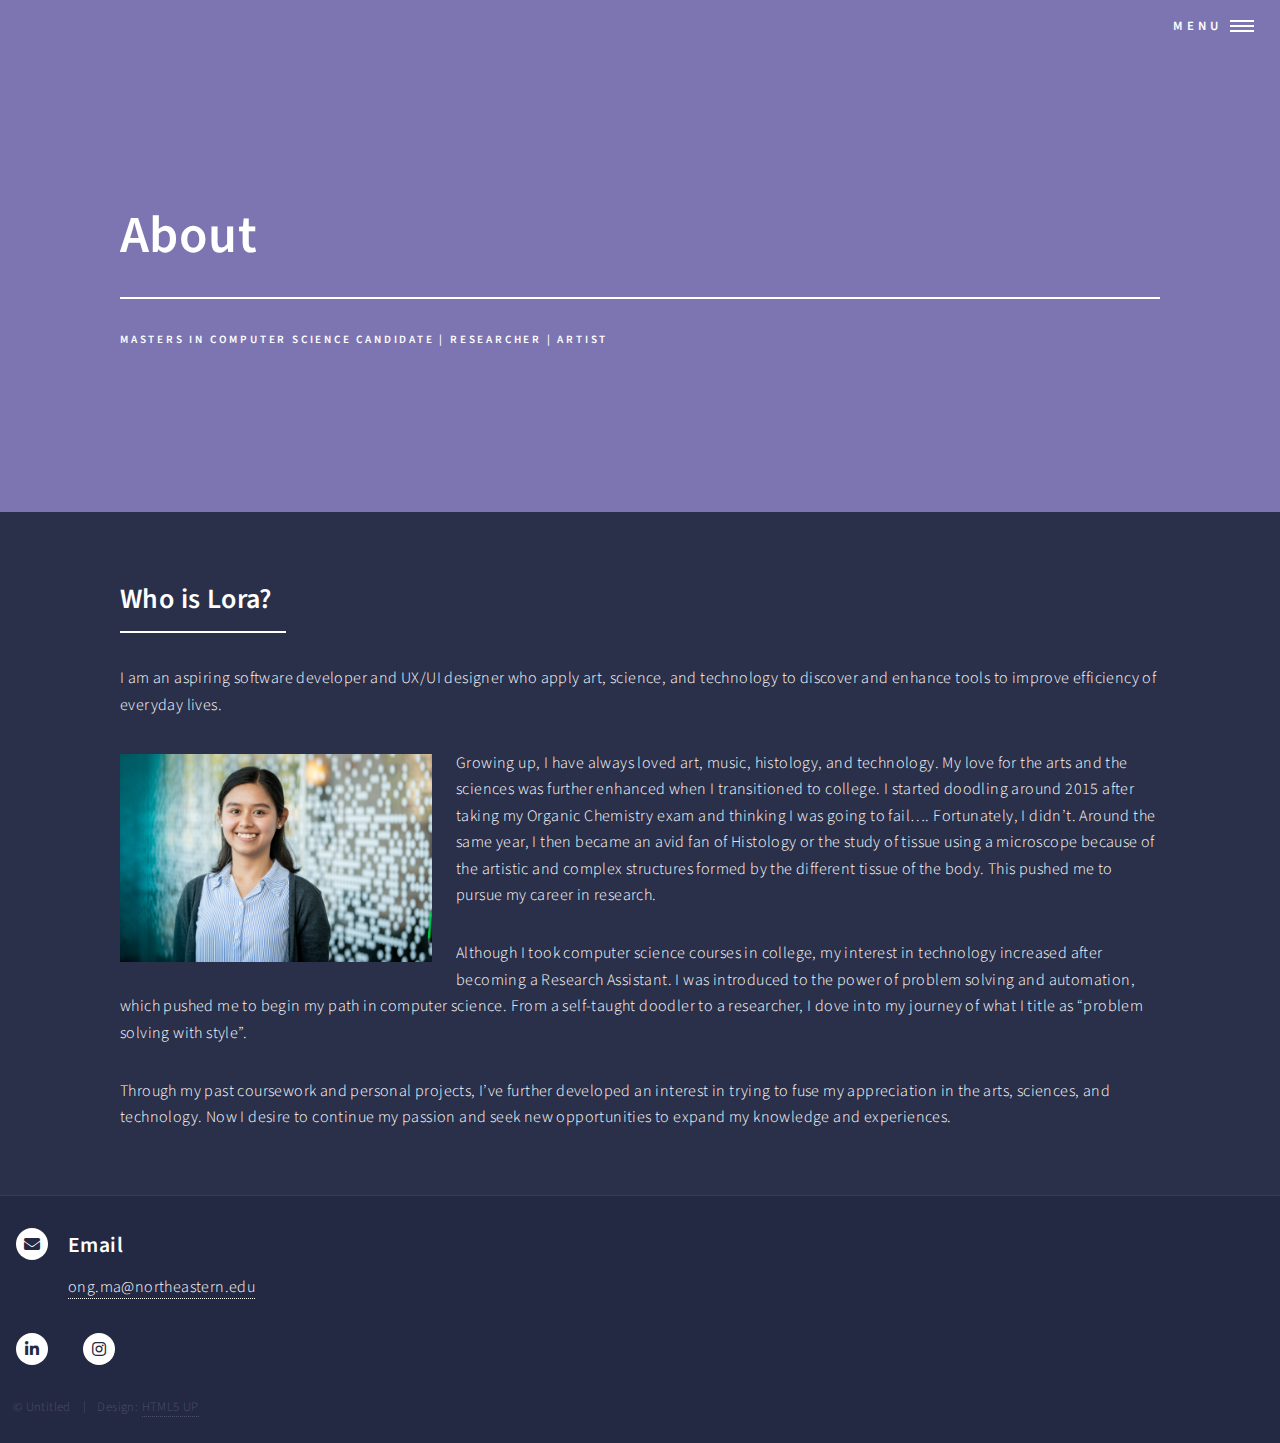
==== about.html @ beb220c2 "initial commit" ====
<!DOCTYPE HTML>
<!--
	Forty by HTML5 UP
	html5up.net | @ajlkn
	Free for personal and commercial use under the CCA 3.0 license (html5up.net/license)
-->
<html>
	<head>
		<title>About</title>
		<meta charset="utf-8" />
		<meta name="viewport" content="width=device-width, initial-scale=1, user-scalable=no" />
		<link rel="stylesheet" href="assets/css/main.css" />
		<noscript><link rel="stylesheet" href="assets/css/noscript.css" /></noscript>
	</head>
	<body class="is-preload">

		<!-- Wrapper -->
			<div id="wrapper">

				<!-- Header -->
				<!-- Note: The "styleN" class below should match that of the banner element. -->
					<header id="header" class="alt style2">
						<!-- <a href="index.html" class="logo"><strong>Forty</strong> <span>by HTML5 UP</span></a> -->
						<nav>
							<a href="#menu">Menu</a>
						</nav>
					</header>

				<!-- Menu -->
					<nav id="menu">
						<ul class="links">
							<li><a href="index.html">Home</a></li>
							<li><a href="about.html">About</a></li>
							<li><a href="projects.html">Projects</a></li>
							<li><a href="art.html">Doodles</a></li>
							
							
						</ul>
						<!-- <ul class="actions stacked">
							<li><a href="#" class="button primary fit">Get Started</a></li>
							<li><a href="#" class="button fit">Log In</a></li>
						</ul> -->
					</nav>

				<!-- Banner -->
				<!-- Note: The "styleN" class below should match that of the header element. -->
					<section id="banner" class="style2">
						<div class="inner">
							<span class="image">
								<!-- <img src="images/pic07.jpg" alt="" /> -->
								<!-- <img src="images/NUpic.jpg" alt="" /> -->
							</span>
							<header class="major">
								<h1>About</h1>
							</header>
							<div class="content">
								<p>Masters in Computer Science candidate | Researcher | Artist</p>
							</div>
						</div>
					</section>

				<!-- Main -->
					<div id="main">

						<!-- One -->
							<section id="one">
								<div class="inner">
									<header class="major">
										<h2>Who is Lora?</h2>
									</header>
									<!-- <h4>Left &amp; Right</h4> -->
										<p>I am an aspiring software developer and UX/UI designer who apply art, science, and technology to discover and enhance tools to improve efficiency of everyday lives.</p>
										<p><span class="image left"><img src="images/NUpic.jpg" alt="" /></span>Growing up, I have always loved art, music, histology, and technology. My love for the arts and 
											the sciences was further enhanced when I transitioned to college. I started doodling around 2015 after taking my Organic Chemistry exam and thinking I was going to fail….
											Fortunately, I didn’t. Around the same year, I then became an avid fan of Histology or the study of tissue using a microscope because of the artistic and complex structures 
											formed by the different tissue of the body. This pushed me to pursue my career in research. </p>
										<p>Although I took computer science courses in college, my interest in technology increased after becoming 
											a Research Assistant. I was introduced to the power of problem solving and automation, which pushed me to begin my path in computer science. From a self-taught doodler to a 
											researcher, I dove into my journey of what I title as “problem solving with style”.</p>
										<p>Through my past coursework and personal projects, I’ve further developed an interest in trying to fuse my appreciation in the arts, sciences, and technology. Now I desire to 
											continue my passion and seek new opportunities to expand my knowledge and experiences.</p>
									<!-- <p></p> -->
								</div>
							</section>
					</div>
				<!-- Contact -->
					<section id="contact">
						<div class="inner">
						</section>
							<section class="split">
								<section>
									<div class="contact-method">
										<span class="icon solid alt fa-envelope"></span>
										<h3>Email</h3>
										<a>ong.ma@northeastern.edu</a>
									</div>
								</section>
						</div>
					</section>

				<!-- Footer -->
					<footer id="footer">
						<div class="inner">
							<ul class="icons">
								<li><a href="https://www.linkedin.com/in/lora-ong-37055876" target="blank" class="icon brands alt fa-linkedin-in"><span class="label">LinkedIn</span></a></li>
								<!-- <li><a href="#" class="icon brands alt fa-twitter"><span class="label">Twitter</span></a></li>
								<li><a href="#" class="icon brands alt fa-facebook-f"><span class="label">Facebook</span></a></li> -->
								<li><a href="https://www.instagram.com/lorao_doodles/" target="blank" class="icon brands alt fa-instagram"><span class="label">Instagram</span></a></li>
								<!-- <li><a href="#" class="icon brands alt fa-github"><span class="label">GitHub</span></a></li> -->
							</ul>
							<ul class="copyright">
								<li>&copy; Untitled</li><li>Design: <a href="https://html5up.net">HTML5 UP</a></li>
							</ul>
						</div>
					</footer>

			</div>

		<!-- Scripts -->
			<script src="assets/js/jquery.min.js"></script>
			<script src="assets/js/jquery.scrolly.min.js"></script>
			<script src="assets/js/jquery.scrollex.min.js"></script>
			<script src="assets/js/browser.min.js"></script>
			<script src="assets/js/breakpoints.min.js"></script>
			<script src="assets/js/util.js"></script>
			<script src="assets/js/main.js"></script>

	</body>
</html>
---- assets/css/main.css ----
@import url(fontawesome-all.min.css);
@import url("https://fonts.googleapis.com/css?family=Source+Sans+Pro:300,300italic,600,600italic");

/*
	Forty by HTML5 UP
	html5up.net | @ajlkn
	Free for personal and commercial use under the CCA 3.0 license (html5up.net/license)
*/

html, body, div, span, applet, object,
iframe, h1, h2, h3, h4, h5, h6, p, blockquote,
pre, a, abbr, acronym, address, big, cite,
code, del, dfn, em, img, ins, kbd, q, s, samp,
small, strike, strong, sub, sup, tt, var, b,
u, i, center, dl, dt, dd, ol, ul, li, fieldset,
form, label, legend, table, caption, tbody,
tfoot, thead, tr, th, td, article, aside,
canvas, details, embed, figure, figcaption,
footer, header, hgroup, menu, nav, output, ruby,
section, summary, time, mark, audio, video {
	margin: 0;
	padding: 0;
	border: 0;
	font-size: 100%;
	font: inherit;
	vertical-align: baseline;}

article, aside, details, figcaption, figure,
footer, header, hgroup, menu, nav, section {
	display: block;}

body {
	line-height: 1;
}

ol, ul {
	list-style: none;
}

blockquote, q {
	quotes: none;
}

	blockquote:before, blockquote:after, q:before, q:after {
		content: '';
		content: none;
	}

table {
	border-collapse: collapse;
	border-spacing: 0;
}

body {
	-webkit-text-size-adjust: none;
}

mark {
	background-color: transparent;
	color: inherit;
}

input::-moz-focus-inner {
	border: 0;
	padding: 0;
}

input, select, textarea {
	-moz-appearance: none;
	-webkit-appearance: none;
	-ms-appearance: none;
	appearance: none;
}

/* Basic */

	@-ms-viewport {
		width: device-width;
	}

	body {
		-ms-overflow-style: scrollbar;
	}

	@media screen and (max-width: 480px) {

		html, body {
			min-width: 320px;
		}

	}

	html {
		box-sizing: border-box;
	}

	*, *:before, *:after {
		box-sizing: inherit;
	}

	body {
		background: #242943;
	}

		body.is-preload *, body.is-preload *:before, body.is-preload *:after {
			-moz-animation: none !important;
			-webkit-animation: none !important;
			-ms-animation: none !important;
			animation: none !important;
			-moz-transition: none !important;
			-webkit-transition: none !important;
			-ms-transition: none !important;
			transition: none !important;
		}

/* Type */

	body, input, select, textarea {
		color: #ffffff;
		font-family: "Source Sans Pro", Helvetica, sans-serif;
		font-size: 17pt;
		font-weight: 300;
		letter-spacing: 0.025em;
		line-height: 1.65;
	}

		@media screen and (max-width: 1680px) {

			body, input, select, textarea {
				font-size: 14pt;
			}

		}

		@media screen and (max-width: 1280px) {

			body, input, select, textarea {
				font-size: 12pt;
			}

		}

		@media screen and (max-width: 360px) {

			body, input, select, textarea {
				font-size: 11pt;
			}

		}

	a {
		-moz-transition: color 0.2s ease-in-out, border-bottom-color 0.2s ease-in-out;
		-webkit-transition: color 0.2s ease-in-out, border-bottom-color 0.2s ease-in-out;
		-ms-transition: color 0.2s ease-in-out, border-bottom-color 0.2s ease-in-out;
		transition: color 0.2s ease-in-out, border-bottom-color 0.2s ease-in-out;
		border-bottom: dotted 1px;
		color: inherit;
		text-decoration: none;
	}

		a:hover {
			border-bottom-color: transparent;
			color: #9bf1ff !important;
		}

		a:active {
			color: #53e3fb !important;
		}

	strong, b {
		color: #ffffff;
		font-weight: 600;
	}

	em, i {
		font-style: italic;
	}

	p {
		margin: 0 0 2em 0;
	}

	h1, h2, h3, h4, h5, h6 {
		color: #ffffff;
		font-weight: 600;
		line-height: 1.65;
		margin: 0 0 1em 0;
	}

		h1 a, h2 a, h3 a, h4 a, h5 a, h6 a {
			color: inherit;
			border-bottom: 0;
		}

	h1 {
		font-size: 2.5em;
	}

	h2 {
		font-size: 1.75em;
	}

	h3 {
		font-size: 1.35em;
	}

	h4 {
		font-size: 1.1em;
	}

	h5 {
		font-size: 0.9em;
	}

	h6 {
		font-size: 0.7em;
	}

	@media screen and (max-width: 736px) {

		h1 {
			font-size: 2em;
		}

		h2 {
			font-size: 1.5em;
		}

		h3 {
			font-size: 1.25em;
		}

	}

	sub {
		font-size: 0.8em;
		position: relative;
		top: 0.5em;
	}

	sup {
		font-size: 0.8em;
		position: relative;
		top: -0.5em;
	}

	blockquote {
		border-left: solid 4px rgba(212, 212, 255, 0.1);
		font-style: italic;
		margin: 0 0 2em 0;
		padding: 0.5em 0 0.5em 2em;
	}

	code {
		background: rgba(212, 212, 255, 0.035);
		font-family: "Courier New", monospace;
		font-size: 0.9em;
		margin: 0 0.25em;
		padding: 0.25em 0.65em;
	}

	pre {
		-webkit-overflow-scrolling: touch;
		font-family: "Courier New", monospace;
		font-size: 0.9em;
		margin: 0 0 2em 0;
	}

		pre code {
			display: block;
			line-height: 1.75;
			padding: 1em 1.5em;
			overflow-x: auto;
		}

	hr {
		border: 0;
		border-bottom: solid 1px rgba(212, 212, 255, 0.1);
		margin: 2em 0;
	}

		hr.major {
			margin: 3em 0;
		}

	.align-left {
		text-align: left;
	}

	.align-center {
		text-align: center;
	}

	.align-right {
		text-align: right;
	}

/* Row */

	.row {
		display: flex;
		flex-wrap: wrap;
		box-sizing: border-box;
		align-items: stretch;
	}

		.row > * {
			box-sizing: border-box;
		}

		.row.gtr-uniform > * > :last-child {
			margin-bottom: 0;
		}

		.row.aln-left {
			justify-content: flex-start;
		}

		.row.aln-center {
			justify-content: center;
		}

		.row.aln-right {
			justify-content: flex-end;
		}

		.row.aln-top {
			align-items: flex-start;
		}

		.row.aln-middle {
			align-items: center;
		}

		.row.aln-bottom {
			align-items: flex-end;
		}

		.row > .imp {
			order: -1;
		}

		.row > .col-1 {
			width: 8.33333%;
		}

		.row > .off-1 {
			margin-left: 8.33333%;
		}

		.row > .col-2 {
			width: 16.66667%;
		}

		.row > .off-2 {
			margin-left: 16.66667%;
		}

		.row > .col-3 {
			width: 25%;
		}

		.row > .off-3 {
			margin-left: 25%;
		}

		.row > .col-4 {
			width: 33.33333%;
		}

		.row > .off-4 {
			margin-left: 33.33333%;
		}

		.row > .col-5 {
			width: 41.66667%;
		}

		.row > .off-5 {
			margin-left: 41.66667%;
		}

		.row > .col-6 {
			width: 50%;
		}

		.row > .off-6 {
			margin-left: 50%;
		}

		.row > .col-7 {
			width: 58.33333%;
		}

		.row > .off-7 {
			margin-left: 58.33333%;
		}

		.row > .col-8 {
			width: 66.66667%;
		}

		.row > .off-8 {
			margin-left: 66.66667%;
		}

		.row > .col-9 {
			width: 75%;
		}

		.row > .off-9 {
			margin-left: 75%;
		}

		.row > .col-10 {
			width: 83.33333%;
		}

		.row > .off-10 {
			margin-left: 83.33333%;
		}

		.row > .col-11 {
			width: 91.66667%;
		}

		.row > .off-11 {
			margin-left: 91.66667%;
		}

		.row > .col-12 {
			width: 100%;
		}

		.row > .off-12 {
			margin-left: 100%;
		}

		.row.gtr-0 {
			margin-top: 0;
			margin-left: 0em;
		}

			.row.gtr-0 > * {
				padding: 0 0 0 0em;
			}

			.row.gtr-0.gtr-uniform {
				margin-top: 0em;
			}

				.row.gtr-0.gtr-uniform > * {
					padding-top: 0em;
				}

		.row.gtr-25 {
			margin-top: 0;
			margin-left: -0.5em;
		}

			.row.gtr-25 > * {
				padding: 0 0 0 0.5em;
			}

			.row.gtr-25.gtr-uniform {
				margin-top: -0.5em;
			}

				.row.gtr-25.gtr-uniform > * {
					padding-top: 0.5em;
				}

		.row.gtr-50 {
			margin-top: 0;
			margin-left: -1em;
		}

			.row.gtr-50 > * {
				padding: 0 0 0 1em;
			}

			.row.gtr-50.gtr-uniform {
				margin-top: -1em;
			}

				.row.gtr-50.gtr-uniform > * {
					padding-top: 1em;
				}

		.row {
			margin-top: 0;
			margin-left: -2em;
		}

			.row > * {
				padding: 0 0 0 2em;
			}

			.row.gtr-uniform {
				margin-top: -2em;
			}

				.row.gtr-uniform > * {
					padding-top: 2em;
				}

		.row.gtr-150 {
			margin-top: 0;
			margin-left: -3em;
		}

			.row.gtr-150 > * {
				padding: 0 0 0 3em;
			}

			.row.gtr-150.gtr-uniform {
				margin-top: -3em;
			}

				.row.gtr-150.gtr-uniform > * {
					padding-top: 3em;
				}

		.row.gtr-200 {
			margin-top: 0;
			margin-left: -4em;
		}

			.row.gtr-200 > * {
				padding: 0 0 0 4em;
			}

			.row.gtr-200.gtr-uniform {
				margin-top: -4em;
			}

				.row.gtr-200.gtr-uniform > * {
					padding-top: 4em;
				}

		@media screen and (max-width: 1680px) {

			.row {
				display: flex;
				flex-wrap: wrap;
				box-sizing: border-box;
				align-items: stretch;
			}

				.row > * {
					box-sizing: border-box;
				}

				.row.gtr-uniform > * > :last-child {
					margin-bottom: 0;
				}

				.row.aln-left {
					justify-content: flex-start;
				}

				.row.aln-center {
					justify-content: center;
				}

				.row.aln-right {
					justify-content: flex-end;
				}

				.row.aln-top {
					align-items: flex-start;
				}

				.row.aln-middle {
					align-items: center;
				}

				.row.aln-bottom {
					align-items: flex-end;
				}

				.row > .imp-xlarge {
					order: -1;
				}

				.row > .col-1-xlarge {
					width: 8.33333%;
				}

				.row > .off-1-xlarge {
					margin-left: 8.33333%;
				}

				.row > .col-2-xlarge {
					width: 16.66667%;
				}

				.row > .off-2-xlarge {
					margin-left: 16.66667%;
				}

				.row > .col-3-xlarge {
					width: 25%;
				}

				.row > .off-3-xlarge {
					margin-left: 25%;
				}

				.row > .col-4-xlarge {
					width: 33.33333%;
				}

				.row > .off-4-xlarge {
					margin-left: 33.33333%;
				}

				.row > .col-5-xlarge {
					width: 41.66667%;
				}

				.row > .off-5-xlarge {
					margin-left: 41.66667%;
				}

				.row > .col-6-xlarge {
					width: 50%;
				}

				.row > .off-6-xlarge {
					margin-left: 50%;
				}

				.row > .col-7-xlarge {
					width: 58.33333%;
				}

				.row > .off-7-xlarge {
					margin-left: 58.33333%;
				}

				.row > .col-8-xlarge {
					width: 66.66667%;
				}

				.row > .off-8-xlarge {
					margin-left: 66.66667%;
				}

				.row > .col-9-xlarge {
					width: 75%;
				}

				.row > .off-9-xlarge {
					margin-left: 75%;
				}

				.row > .col-10-xlarge {
					width: 83.33333%;
				}

				.row > .off-10-xlarge {
					margin-left: 83.33333%;
				}

				.row > .col-11-xlarge {
					width: 91.66667%;
				}

				.row > .off-11-xlarge {
					margin-left: 91.66667%;
				}

				.row > .col-12-xlarge {
					width: 100%;
				}

				.row > .off-12-xlarge {
					margin-left: 100%;
				}

				.row.gtr-0 {
					margin-top: 0;
					margin-left: 0em;
				}

					.row.gtr-0 > * {
						padding: 0 0 0 0em;
					}

					.row.gtr-0.gtr-uniform {
						margin-top: 0em;
					}

						.row.gtr-0.gtr-uniform > * {
							padding-top: 0em;
						}

				.row.gtr-25 {
					margin-top: 0;
					margin-left: -0.5em;
				}

					.row.gtr-25 > * {
						padding: 0 0 0 0.5em;
					}

					.row.gtr-25.gtr-uniform {
						margin-top: -0.5em;
					}

						.row.gtr-25.gtr-uniform > * {
							padding-top: 0.5em;
						}

				.row.gtr-50 {
					margin-top: 0;
					margin-left: -1em;
				}

					.row.gtr-50 > * {
						padding: 0 0 0 1em;
					}

					.row.gtr-50.gtr-uniform {
						margin-top: -1em;
					}

						.row.gtr-50.gtr-uniform > * {
							padding-top: 1em;
						}

				.row {
					margin-top: 0;
					margin-left: -2em;
				}

					.row > * {
						padding: 0 0 0 2em;
					}

					.row.gtr-uniform {
						margin-top: -2em;
					}

						.row.gtr-uniform > * {
							padding-top: 2em;
						}

				.row.gtr-150 {
					margin-top: 0;
					margin-left: -3em;
				}

					.row.gtr-150 > * {
						padding: 0 0 0 3em;
					}

					.row.gtr-150.gtr-uniform {
						margin-top: -3em;
					}

						.row.gtr-150.gtr-uniform > * {
							padding-top: 3em;
						}

				.row.gtr-200 {
					margin-top: 0;
					margin-left: -4em;
				}

					.row.gtr-200 > * {
						padding: 0 0 0 4em;
					}

					.row.gtr-200.gtr-uniform {
						margin-top: -4em;
					}

						.row.gtr-200.gtr-uniform > * {
							padding-top: 4em;
						}

		}

		@media screen and (max-width: 1280px) {

			.row {
				display: flex;
				flex-wrap: wrap;
				box-sizing: border-box;
				align-items: stretch;
			}

				.row > * {
					box-sizing: border-box;
				}

				.row.gtr-uniform > * > :last-child {
					margin-bottom: 0;
				}

				.row.aln-left {
					justify-content: flex-start;
				}

				.row.aln-center {
					justify-content: center;
				}

				.row.aln-right {
					justify-content: flex-end;
				}

				.row.aln-top {
					align-items: flex-start;
				}

				.row.aln-middle {
					align-items: center;
				}

				.row.aln-bottom {
					align-items: flex-end;
				}

				.row > .imp-large {
					order: -1;
				}

				.row > .col-1-large {
					width: 8.33333%;
				}

				.row > .off-1-large {
					margin-left: 8.33333%;
				}

				.row > .col-2-large {
					width: 16.66667%;
				}

				.row > .off-2-large {
					margin-left: 16.66667%;
				}

				.row > .col-3-large {
					width: 25%;
				}

				.row > .off-3-large {
					margin-left: 25%;
				}

				.row > .col-4-large {
					width: 33.33333%;
				}

				.row > .off-4-large {
					margin-left: 33.33333%;
				}

				.row > .col-5-large {
					width: 41.66667%;
				}

				.row > .off-5-large {
					margin-left: 41.66667%;
				}

				.row > .col-6-large {
					width: 50%;
				}

				.row > .off-6-large {
					margin-left: 50%;
				}

				.row > .col-7-large {
					width: 58.33333%;
				}

				.row > .off-7-large {
					margin-left: 58.33333%;
				}

				.row > .col-8-large {
					width: 66.66667%;
				}

				.row > .off-8-large {
					margin-left: 66.66667%;
				}

				.row > .col-9-large {
					width: 75%;
				}

				.row > .off-9-large {
					margin-left: 75%;
				}

				.row > .col-10-large {
					width: 83.33333%;
				}

				.row > .off-10-large {
					margin-left: 83.33333%;
				}

				.row > .col-11-large {
					width: 91.66667%;
				}

				.row > .off-11-large {
					margin-left: 91.66667%;
				}

				.row > .col-12-large {
					width: 100%;
				}

				.row > .off-12-large {
					margin-left: 100%;
				}

				.row.gtr-0 {
					margin-top: 0;
					margin-left: 0em;
				}

					.row.gtr-0 > * {
						padding: 0 0 0 0em;
					}

					.row.gtr-0.gtr-uniform {
						margin-top: 0em;
					}

						.row.gtr-0.gtr-uniform > * {
							padding-top: 0em;
						}

				.row.gtr-25 {
					margin-top: 0;
					margin-left: -0.375em;
				}

					.row.gtr-25 > * {
						padding: 0 0 0 0.375em;
					}

					.row.gtr-25.gtr-uniform {
						margin-top: -0.375em;
					}

						.row.gtr-25.gtr-uniform > * {
							padding-top: 0.375em;
						}

				.row.gtr-50 {
					margin-top: 0;
					margin-left: -0.75em;
				}

					.row.gtr-50 > * {
						padding: 0 0 0 0.75em;
					}

					.row.gtr-50.gtr-uniform {
						margin-top: -0.75em;
					}

						.row.gtr-50.gtr-uniform > * {
							padding-top: 0.75em;
						}

				.row {
					margin-top: 0;
					margin-left: -1.5em;
				}

					.row > * {
						padding: 0 0 0 1.5em;
					}

					.row.gtr-uniform {
						margin-top: -1.5em;
					}

						.row.gtr-uniform > * {
							padding-top: 1.5em;
						}

				.row.gtr-150 {
					margin-top: 0;
					margin-left: -2.25em;
				}

					.row.gtr-150 > * {
						padding: 0 0 0 2.25em;
					}

					.row.gtr-150.gtr-uniform {
						margin-top: -2.25em;
					}

						.row.gtr-150.gtr-uniform > * {
							padding-top: 2.25em;
						}

				.row.gtr-200 {
					margin-top: 0;
					margin-left: -3em;
				}

					.row.gtr-200 > * {
						padding: 0 0 0 3em;
					}

					.row.gtr-200.gtr-uniform {
						margin-top: -3em;
					}

						.row.gtr-200.gtr-uniform > * {
							padding-top: 3em;
						}

		}

		@media screen and (max-width: 980px) {

			.row {
				display: flex;
				flex-wrap: wrap;
				box-sizing: border-box;
				align-items: stretch;
			}

				.row > * {
					box-sizing: border-box;
				}

				.row.gtr-uniform > * > :last-child {
					margin-bottom: 0;
				}

				.row.aln-left {
					justify-content: flex-start;
				}

				.row.aln-center {
					justify-content: center;
				}

				.row.aln-right {
					justify-content: flex-end;
				}

				.row.aln-top {
					align-items: flex-start;
				}

				.row.aln-middle {
					align-items: center;
				}

				.row.aln-bottom {
					align-items: flex-end;
				}

				.row > .imp-medium {
					order: -1;
				}

				.row > .col-1-medium {
					width: 8.33333%;
				}

				.row > .off-1-medium {
					margin-left: 8.33333%;
				}

				.row > .col-2-medium {
					width: 16.66667%;
				}

				.row > .off-2-medium {
					margin-left: 16.66667%;
				}

				.row > .col-3-medium {
					width: 25%;
				}

				.row > .off-3-medium {
					margin-left: 25%;
				}

				.row > .col-4-medium {
					width: 33.33333%;
				}

				.row > .off-4-medium {
					margin-left: 33.33333%;
				}

				.row > .col-5-medium {
					width: 41.66667%;
				}

				.row > .off-5-medium {
					margin-left: 41.66667%;
				}

				.row > .col-6-medium {
					width: 50%;
				}

				.row > .off-6-medium {
					margin-left: 50%;
				}

				.row > .col-7-medium {
					width: 58.33333%;
				}

				.row > .off-7-medium {
					margin-left: 58.33333%;
				}

				.row > .col-8-medium {
					width: 66.66667%;
				}

				.row > .off-8-medium {
					margin-left: 66.66667%;
				}

				.row > .col-9-medium {
					width: 75%;
				}

				.row > .off-9-medium {
					margin-left: 75%;
				}

				.row > .col-10-medium {
					width: 83.33333%;
				}

				.row > .off-10-medium {
					margin-left: 83.33333%;
				}

				.row > .col-11-medium {
					width: 91.66667%;
				}

				.row > .off-11-medium {
					margin-left: 91.66667%;
				}

				.row > .col-12-medium {
					width: 100%;
				}

				.row > .off-12-medium {
					margin-left: 100%;
				}

				.row.gtr-0 {
					margin-top: 0;
					margin-left: 0em;
				}

					.row.gtr-0 > * {
						padding: 0 0 0 0em;
					}

					.row.gtr-0.gtr-uniform {
						margin-top: 0em;
					}

						.row.gtr-0.gtr-uniform > * {
							padding-top: 0em;
						}

				.row.gtr-25 {
					margin-top: 0;
					margin-left: -0.375em;
				}

					.row.gtr-25 > * {
						padding: 0 0 0 0.375em;
					}

					.row.gtr-25.gtr-uniform {
						margin-top: -0.375em;
					}

						.row.gtr-25.gtr-uniform > * {
							padding-top: 0.375em;
						}

				.row.gtr-50 {
					margin-top: 0;
					margin-left: -0.75em;
				}

					.row.gtr-50 > * {
						padding: 0 0 0 0.75em;
					}

					.row.gtr-50.gtr-uniform {
						margin-top: -0.75em;
					}

						.row.gtr-50.gtr-uniform > * {
							padding-top: 0.75em;
						}

				.row {
					margin-top: 0;
					margin-left: -1.5em;
				}

					.row > * {
						padding: 0 0 0 1.5em;
					}

					.row.gtr-uniform {
						margin-top: -1.5em;
					}

						.row.gtr-uniform > * {
							padding-top: 1.5em;
						}

				.row.gtr-150 {
					margin-top: 0;
					margin-left: -2.25em;
				}

					.row.gtr-150 > * {
						padding: 0 0 0 2.25em;
					}

					.row.gtr-150.gtr-uniform {
						margin-top: -2.25em;
					}

						.row.gtr-150.gtr-uniform > * {
							padding-top: 2.25em;
						}

				.row.gtr-200 {
					margin-top: 0;
					margin-left: -3em;
				}

					.row.gtr-200 > * {
						padding: 0 0 0 3em;
					}

					.row.gtr-200.gtr-uniform {
						margin-top: -3em;
					}

						.row.gtr-200.gtr-uniform > * {
							padding-top: 3em;
						}

		}

		@media screen and (max-width: 736px) {

			.row {
				display: flex;
				flex-wrap: wrap;
				box-sizing: border-box;
				align-items: stretch;
			}

				.row > * {
					box-sizing: border-box;
				}

				.row.gtr-uniform > * > :last-child {
					margin-bottom: 0;
				}

				.row.aln-left {
					justify-content: flex-start;
				}

				.row.aln-center {
					justify-content: center;
				}

				.row.aln-right {
					justify-content: flex-end;
				}

				.row.aln-top {
					align-items: flex-start;
				}

				.row.aln-middle {
					align-items: center;
				}

				.row.aln-bottom {
					align-items: flex-end;
				}

				.row > .imp-small {
					order: -1;
				}

				.row > .col-1-small {
					width: 8.33333%;
				}

				.row > .off-1-small {
					margin-left: 8.33333%;
				}

				.row > .col-2-small {
					width: 16.66667%;
				}

				.row > .off-2-small {
					margin-left: 16.66667%;
				}

				.row > .col-3-small {
					width: 25%;
				}

				.row > .off-3-small {
					margin-left: 25%;
				}

				.row > .col-4-small {
					width: 33.33333%;
				}

				.row > .off-4-small {
					margin-left: 33.33333%;
				}

				.row > .col-5-small {
					width: 41.66667%;
				}

				.row > .off-5-small {
					margin-left: 41.66667%;
				}

				.row > .col-6-small {
					width: 50%;
				}

				.row > .off-6-small {
					margin-left: 50%;
				}

				.row > .col-7-small {
					width: 58.33333%;
				}

				.row > .off-7-small {
					margin-left: 58.33333%;
				}

				.row > .col-8-small {
					width: 66.66667%;
				}

				.row > .off-8-small {
					margin-left: 66.66667%;
				}

				.row > .col-9-small {
					width: 75%;
				}

				.row > .off-9-small {
					margin-left: 75%;
				}

				.row > .col-10-small {
					width: 83.33333%;
				}

				.row > .off-10-small {
					margin-left: 83.33333%;
				}

				.row > .col-11-small {
					width: 91.66667%;
				}

				.row > .off-11-small {
					margin-left: 91.66667%;
				}

				.row > .col-12-small {
					width: 100%;
				}

				.row > .off-12-small {
					margin-left: 100%;
				}

				.row.gtr-0 {
					margin-top: 0;
					margin-left: 0em;
				}

					.row.gtr-0 > * {
						padding: 0 0 0 0em;
					}

					.row.gtr-0.gtr-uniform {
						margin-top: 0em;
					}

						.row.gtr-0.gtr-uniform > * {
							padding-top: 0em;
						}

				.row.gtr-25 {
					margin-top: 0;
					margin-left: -0.3125em;
				}

					.row.gtr-25 > * {
						padding: 0 0 0 0.3125em;
					}

					.row.gtr-25.gtr-uniform {
						margin-top: -0.3125em;
					}

						.row.gtr-25.gtr-uniform > * {
							padding-top: 0.3125em;
						}

				.row.gtr-50 {
					margin-top: 0;
					margin-left: -0.625em;
				}

					.row.gtr-50 > * {
						padding: 0 0 0 0.625em;
					}

					.row.gtr-50.gtr-uniform {
						margin-top: -0.625em;
					}

						.row.gtr-50.gtr-uniform > * {
							padding-top: 0.625em;
						}

				.row {
					margin-top: 0;
					margin-left: -1.25em;
				}

					.row > * {
						padding: 0 0 0 1.25em;
					}

					.row.gtr-uniform {
						margin-top: -1.25em;
					}

						.row.gtr-uniform > * {
							padding-top: 1.25em;
						}

				.row.gtr-150 {
					margin-top: 0;
					margin-left: -1.875em;
				}

					.row.gtr-150 > * {
						padding: 0 0 0 1.875em;
					}

					.row.gtr-150.gtr-uniform {
						margin-top: -1.875em;
					}

						.row.gtr-150.gtr-uniform > * {
							padding-top: 1.875em;
						}

				.row.gtr-200 {
					margin-top: 0;
					margin-left: -2.5em;
				}

					.row.gtr-200 > * {
						padding: 0 0 0 2.5em;
					}

					.row.gtr-200.gtr-uniform {
						margin-top: -2.5em;
					}

						.row.gtr-200.gtr-uniform > * {
							padding-top: 2.5em;
						}

		}

		@media screen and (max-width: 480px) {

			.row {
				display: flex;
				flex-wrap: wrap;
				box-sizing: border-box;
				align-items: stretch;
			}

				.row > * {
					box-sizing: border-box;
				}

				.row.gtr-uniform > * > :last-child {
					margin-bottom: 0;
				}

				.row.aln-left {
					justify-content: flex-start;
				}

				.row.aln-center {
					justify-content: center;
				}

				.row.aln-right {
					justify-content: flex-end;
				}

				.row.aln-top {
					align-items: flex-start;
				}

				.row.aln-middle {
					align-items: center;
				}

				.row.aln-bottom {
					align-items: flex-end;
				}

				.row > .imp-xsmall {
					order: -1;
				}

				.row > .col-1-xsmall {
					width: 8.33333%;
				}

				.row > .off-1-xsmall {
					margin-left: 8.33333%;
				}

				.row > .col-2-xsmall {
					width: 16.66667%;
				}

				.row > .off-2-xsmall {
					margin-left: 16.66667%;
				}

				.row > .col-3-xsmall {
					width: 25%;
				}

				.row > .off-3-xsmall {
					margin-left: 25%;
				}

				.row > .col-4-xsmall {
					width: 33.33333%;
				}

				.row > .off-4-xsmall {
					margin-left: 33.33333%;
				}

				.row > .col-5-xsmall {
					width: 41.66667%;
				}

				.row > .off-5-xsmall {
					margin-left: 41.66667%;
				}

				.row > .col-6-xsmall {
					width: 50%;
				}

				.row > .off-6-xsmall {
					margin-left: 50%;
				}

				.row > .col-7-xsmall {
					width: 58.33333%;
				}

				.row > .off-7-xsmall {
					margin-left: 58.33333%;
				}

				.row > .col-8-xsmall {
					width: 66.66667%;
				}

				.row > .off-8-xsmall {
					margin-left: 66.66667%;
				}

				.row > .col-9-xsmall {
					width: 75%;
				}

				.row > .off-9-xsmall {
					margin-left: 75%;
				}

				.row > .col-10-xsmall {
					width: 83.33333%;
				}

				.row > .off-10-xsmall {
					margin-left: 83.33333%;
				}

				.row > .col-11-xsmall {
					width: 91.66667%;
				}

				.row > .off-11-xsmall {
					margin-left: 91.66667%;
				}

				.row > .col-12-xsmall {
					width: 100%;
				}

				.row > .off-12-xsmall {
					margin-left: 100%;
				}

				.row.gtr-0 {
					margin-top: 0;
					margin-left: 0em;
				}

					.row.gtr-0 > * {
						padding: 0 0 0 0em;
					}

					.row.gtr-0.gtr-uniform {
						margin-top: 0em;
					}

						.row.gtr-0.gtr-uniform > * {
							padding-top: 0em;
						}

				.row.gtr-25 {
					margin-top: 0;
					margin-left: -0.3125em;
				}

					.row.gtr-25 > * {
						padding: 0 0 0 0.3125em;
					}

					.row.gtr-25.gtr-uniform {
						margin-top: -0.3125em;
					}

						.row.gtr-25.gtr-uniform > * {
							padding-top: 0.3125em;
						}

				.row.gtr-50 {
					margin-top: 0;
					margin-left: -0.625em;
				}

					.row.gtr-50 > * {
						padding: 0 0 0 0.625em;
					}

					.row.gtr-50.gtr-uniform {
						margin-top: -0.625em;
					}

						.row.gtr-50.gtr-uniform > * {
							padding-top: 0.625em;
						}

				.row {
					margin-top: 0;
					margin-left: -1.25em;
				}

					.row > * {
						padding: 0 0 0 1.25em;
					}

					.row.gtr-uniform {
						margin-top: -1.25em;
					}

						.row.gtr-uniform > * {
							padding-top: 1.25em;
						}

				.row.gtr-150 {
					margin-top: 0;
					margin-left: -1.875em;
				}

					.row.gtr-150 > * {
						padding: 0 0 0 1.875em;
					}

					.row.gtr-150.gtr-uniform {
						margin-top: -1.875em;
					}

						.row.gtr-150.gtr-uniform > * {
							padding-top: 1.875em;
						}

				.row.gtr-200 {
					margin-top: 0;
					margin-left: -2.5em;
				}

					.row.gtr-200 > * {
						padding: 0 0 0 2.5em;
					}

					.row.gtr-200.gtr-uniform {
						margin-top: -2.5em;
					}

						.row.gtr-200.gtr-uniform > * {
							padding-top: 2.5em;
						}

		}

/* Section/Article */

	section.special, article.special {
		text-align: center;
	}

	header.major {
		width: -moz-max-content;
		width: -webkit-max-content;
		width: -ms-max-content;
		width: max-content;
		margin-bottom: 2em;
	}

		header.major > :first-child {
			margin-bottom: 0;
			width: calc(100% + 0.5em);
		}

			header.major > :first-child:after {
				content: '';
				background-color: #ffffff;
				display: block;
				height: 2px;
				margin: 0.325em 0 0.5em 0;
				width: 100%;
			}

		header.major > p {
			font-size: 0.7em;
			font-weight: 600;
			letter-spacing: 0.25em;
			margin-bottom: 0;
			text-transform: uppercase;
		}

		body.is-ie header.major > :first-child:after {
			max-width: 9em;
		}

		body.is-ie header.major > h1:after {
			max-width: 100% !important;
		}

	@media screen and (max-width: 736px) {

		header.major > p br {
			display: none;
		}

	}

/* Form */

	form {
		margin: 0 0 2em 0;
	}

		form > :last-child {
			margin-bottom: 0;
		}

		form > .fields {
			display: -moz-flex;
			display: -webkit-flex;
			display: -ms-flex;
			display: flex;
			-moz-flex-wrap: wrap;
			-webkit-flex-wrap: wrap;
			-ms-flex-wrap: wrap;
			flex-wrap: wrap;
			width: calc(100% + 3em);
			margin: -1.5em 0 2em -1.5em;
		}

			form > .fields > .field {
				-moz-flex-grow: 0;
				-webkit-flex-grow: 0;
				-ms-flex-grow: 0;
				flex-grow: 0;
				-moz-flex-shrink: 0;
				-webkit-flex-shrink: 0;
				-ms-flex-shrink: 0;
				flex-shrink: 0;
				padding: 1.5em 0 0 1.5em;
				width: calc(100% - 1.5em);
			}

				form > .fields > .field.half {
					width: calc(50% - 0.75em);
				}

				form > .fields > .field.third {
					width: calc(100%/3 - 0.5em);
				}

				form > .fields > .field.quarter {
					width: calc(25% - 0.375em);
				}

		@media screen and (max-width: 480px) {

			form > .fields {
				width: calc(100% + 3em);
				margin: -1.5em 0 2em -1.5em;
			}

				form > .fields > .field {
					padding: 1.5em 0 0 1.5em;
					width: calc(100% - 1.5em);
				}

					form > .fields > .field.half {
						width: calc(100% - 1.5em);
					}

					form > .fields > .field.third {
						width: calc(100% - 1.5em);
					}

					form > .fields > .field.quarter {
						width: calc(100% - 1.5em);
					}

		}

	label {
		color: #ffffff;
		display: block;
		font-size: 0.8em;
		font-weight: 600;
		letter-spacing: 0.25em;
		margin: 0 0 1em 0;
		text-transform: uppercase;
	}

	input[type="text"],
	input[type="password"],
	input[type="email"],
	input[type="tel"],
	input[type="search"],
	input[type="url"],
	select,
	textarea {
		-moz-appearance: none;
		-webkit-appearance: none;
		-ms-appearance: none;
		appearance: none;
		background: rgba(212, 212, 255, 0.035);
		border: none;
		border-radius: 0;
		color: inherit;
		display: block;
		outline: 0;
		padding: 0 1em;
		text-decoration: none;
		width: 100%;
	}

		input[type="text"]:invalid,
		input[type="password"]:invalid,
		input[type="email"]:invalid,
		input[type="tel"]:invalid,
		input[type="search"]:invalid,
		input[type="url"]:invalid,
		select:invalid,
		textarea:invalid {
			box-shadow: none;
		}

		input[type="text"]:focus,
		input[type="password"]:focus,
		input[type="email"]:focus,
		input[type="tel"]:focus,
		input[type="search"]:focus,
		input[type="url"]:focus,
		select:focus,
		textarea:focus {
			border-color: #9bf1ff;
			box-shadow: 0 0 0 2px #9bf1ff;
		}

	select {
		background-image: url("data:image/svg+xml;charset=utf8,%3Csvg xmlns='http://www.w3.org/2000/svg' width='40' height='40' preserveAspectRatio='none' viewBox='0 0 40 40'%3E%3Cpath d='M9.4,12.3l10.4,10.4l10.4-10.4c0.2-0.2,0.5-0.4,0.9-0.4c0.3,0,0.6,0.1,0.9,0.4l3.3,3.3c0.2,0.2,0.4,0.5,0.4,0.9 c0,0.4-0.1,0.6-0.4,0.9L20.7,31.9c-0.2,0.2-0.5,0.4-0.9,0.4c-0.3,0-0.6-0.1-0.9-0.4L4.3,17.3c-0.2-0.2-0.4-0.5-0.4-0.9 c0-0.4,0.1-0.6,0.4-0.9l3.3-3.3c0.2-0.2,0.5-0.4,0.9-0.4S9.1,12.1,9.4,12.3z' fill='rgba(212, 212, 255, 0.1)' /%3E%3C/svg%3E");
		background-size: 1.25rem;
		background-repeat: no-repeat;
		background-position: calc(100% - 1rem) center;
		height: 2.75em;
		padding-right: 2.75em;
		text-overflow: ellipsis;
	}

		select option {
			color: #ffffff;
			background: #242943;
		}

		select:focus::-ms-value {
			background-color: transparent;
		}

		select::-ms-expand {
			display: none;
		}

	input[type="text"],
	input[type="password"],
	input[type="email"],
	input[type="tel"],
	input[type="search"],
	input[type="url"],
	select {
		height: 2.75em;
	}

	textarea {
		padding: 0.75em 1em;
	}

	input[type="checkbox"],
	input[type="radio"] {
		-moz-appearance: none;
		-webkit-appearance: none;
		-ms-appearance: none;
		appearance: none;
		display: block;
		float: left;
		margin-right: -2em;
		opacity: 0;
		width: 1em;
		z-index: -1;
	}

		input[type="checkbox"] + label,
		input[type="radio"] + label {
			text-decoration: none;
			color: #ffffff;
			cursor: pointer;
			display: inline-block;
			font-weight: 300;
			padding-left: 2.65em;
			padding-right: 0.75em;
			position: relative;
		}

			input[type="checkbox"] + label:before,
			input[type="radio"] + label:before {
				-moz-osx-font-smoothing: grayscale;
				-webkit-font-smoothing: antialiased;
				display: inline-block;
				font-style: normal;
				font-variant: normal;
				text-rendering: auto;
				line-height: 1;
				text-transform: none !important;
				font-family: 'Font Awesome 5 Free';
				font-weight: 900;
			}

			input[type="checkbox"] + label:before,
			input[type="radio"] + label:before {
				background: rgba(212, 212, 255, 0.035);
				content: '';
				display: inline-block;
				font-size: 0.8em;
				height: 2.0625em;
				left: 0;
				letter-spacing: 0;
				line-height: 2.0625em;
				position: absolute;
				text-align: center;
				top: 0;
				width: 2.0625em;
			}

		input[type="checkbox"]:checked + label:before,
		input[type="radio"]:checked + label:before {
			background: #ffffff;
			border-color: #9bf1ff;
			content: '\f00c';
			color: #242943;
		}

		input[type="checkbox"]:focus + label:before,
		input[type="radio"]:focus + label:before {
			box-shadow: 0 0 0 2px #9bf1ff;
		}

	input[type="radio"] + label:before {
		border-radius: 100%;
	}

	::-webkit-input-placeholder {
		color: rgba(244, 244, 255, 0.2) !important;
		opacity: 1.0;
	}

	:-moz-placeholder {
		color: rgba(244, 244, 255, 0.2) !important;
		opacity: 1.0;
	}

	::-moz-placeholder {
		color: rgba(244, 244, 255, 0.2) !important;
		opacity: 1.0;
	}

	:-ms-input-placeholder {
		color: rgba(244, 244, 255, 0.2) !important;
		opacity: 1.0;
	}

/* Box */

	.box {
		border: solid 1px rgba(212, 212, 255, 0.1);
		margin-bottom: 2em;
		padding: 1.5em;
	}

		.box > :last-child,
		.box > :last-child > :last-child,
		.box > :last-child > :last-child > :last-child {
			margin-bottom: 0;
		}

		.box.alt {
			border: 0;
			border-radius: 0;
			padding: 0;
		}

/* Icon */

	.icon {
		text-decoration: none;
		border-bottom: none;
		position: relative;
		padding-left: 1em;
	}

		.icon:before {
			-moz-osx-font-smoothing: grayscale;
			-webkit-font-smoothing: antialiased;
			display: inline-block;
			font-style: normal;
			font-variant: normal;
			text-rendering: auto;
			line-height: 1;
			text-transform: none !important;
			font-family: 'Font Awesome 5 Free';
			font-weight: 400;
		}

		.icon > .label {
			display: none;
		}

		.icon:before {
			line-height: inherit;
		}

		.icon.solid:before {
			font-weight: 900;
		}

		.icon.brands:before {
			font-family: 'Font Awesome 5 Brands';
		}

		.icon.alt:before {
			background-color: #ffffff;
			border-radius: 100%;
			color: #242943;
			display: inline-block;
			height: 2em;
			line-height: 2em;
			text-align: center;
			width: 2em;
		}

	a.icon.alt:before {
		-moz-transition: background-color 0.2s ease-in-out;
		-webkit-transition: background-color 0.2s ease-in-out;
		-ms-transition: background-color 0.2s ease-in-out;
		transition: background-color 0.2s ease-in-out;
	}

	a.icon.alt:hover:before {
		background-color: #6fc3df;
	}

	a.icon.alt:active:before {
		background-color: #37a6cb;
	}

/* Image */

	.image {
		border: 0;
		display: inline-block;
		position: relative;
	}

		.image img {
			display: block;
		}

		.image.left, .image.right {
			max-width: 30%;
		

		}

			.image.left img, .image.right img {
				width: 100%;
				height: 100%;
			}

		.image.left {
			float: left;
			margin: 0 1.5em 1.25em 0;
			top: 0.25em;
		}

		.image.right {
			float: right;
			margin: 0 0 1.25em 1.5em;
			top: 0.25em;
		}

		.image.fit {
			display: block;
			margin: 0 0 2em 0;
			width: 100%;
		}

			.image.fit img {
				width: 100%;
			}

		.image.main {
			display: block;
			margin: 2.5em 0;
			/* width: 100%; */
			max-width: 35%;
		}

			.image.main img {
				width: 100%;
			}

			@media screen and (max-width: 736px) {

				.image.main {
					margin: 1.5em 0;
				}

			}

/* List */

	ol {
		list-style: decimal;
		margin: 0 0 2em 0;
		padding-left: 1.25em;
	}

		ol li {
			padding-left: 0.25em;
		}

	ul {
		list-style: disc;
		margin: 0 0 2em 0;
		padding-left: 1em;
	}

		ul li {
			padding-left: 0.5em;
		}

		ul.alt {
			list-style: none;
			padding-left: 0;
		}

			ul.alt li {
				border-top: solid 1px rgba(212, 212, 255, 0.1);
				padding: 0.5em 0;

			}

				ul.alt li:first-child {
					border-top: 0;
					padding-top: 0;
				}

	dl {
		margin: 0 0 2em 0;
	}

		dl dt {
			display: block;
			font-weight: 600;
			margin: 0 0 1em 0;
		}

		dl dd {
			margin-left: 2em;
		}

/* Actions */

	ul.actions {
		display: -moz-flex;
		display: -webkit-flex;
		display: -ms-flex;
		display: flex;
		cursor: default;
		list-style: none;
		margin-left: -1em;
		padding-left: 0;
	}

		ul.actions li {
			padding: 0 0 0 1em;
			vertical-align: middle;
		}

		ul.actions.special {
			-moz-justify-content: center;
			-webkit-justify-content: center;
			-ms-justify-content: center;
			justify-content: center;
			width: 100%;
			margin-left: 0;
		}

			ul.actions.special li:first-child {
				padding-left: 0;
			}

		ul.actions.stacked {
			-moz-flex-direction: column;
			-webkit-flex-direction: column;
			-ms-flex-direction: column;
			flex-direction: column;
			margin-left: 0;
		}

			ul.actions.stacked li {
				padding: 1.3em 0 0 0;
			}

				ul.actions.stacked li:first-child {
					padding-top: 0;
				}

		ul.actions.fit {
			width: calc(100% + 1em);
		}

			ul.actions.fit li {
				-moz-flex-grow: 1;
				-webkit-flex-grow: 1;
				-ms-flex-grow: 1;
				flex-grow: 1;
				-moz-flex-shrink: 1;
				-webkit-flex-shrink: 1;
				-ms-flex-shrink: 1;
				flex-shrink: 1;
				width: 100%;
			}

				ul.actions.fit li > * {
					width: 100%;
				}

			ul.actions.fit.stacked {
				width: 100%;
			}

/* Icons */

	ul.icons {
		cursor: default;
		list-style: none;
		padding-left: 0;
	}

		ul.icons li {
			display: inline-block;
			padding: 0 1em 0 0;
		}

			ul.icons li:last-child {
				padding-right: 0;
			}

		@media screen and (max-width: 736px) {

			ul.icons li {
				padding: 0 0.75em 0 0;
			}

		}

/* Pagination */

	ul.pagination {
		cursor: default;
		list-style: none;
		padding-left: 0;
	}

		ul.pagination li {
			display: inline-block;
			padding-left: 0;
			vertical-align: middle;
		}

			ul.pagination li > .page {
				-moz-transition: background-color 0.2s ease-in-out, color 0.2s ease-in-out;
				-webkit-transition: background-color 0.2s ease-in-out, color 0.2s ease-in-out;
				-ms-transition: background-color 0.2s ease-in-out, color 0.2s ease-in-out;
				transition: background-color 0.2s ease-in-out, color 0.2s ease-in-out;
				border-bottom: 0;
				display: inline-block;
				font-size: 0.8em;
				font-weight: 600;
				height: 1.5em;
				line-height: 1.5em;
				margin: 0 0.125em;
				min-width: 1.5em;
				padding: 0 0.5em;
				text-align: center;
			}

				ul.pagination li > .page.active {
					background-color: #ffffff;
					color: #242943;
				}

					ul.pagination li > .page.active:hover {
						background-color: #9bf1ff;
						color: #242943 !important;
					}

					ul.pagination li > .page.active:active {
						background-color: #53e3fb;
					}

			ul.pagination li:first-child {
				padding-right: 0.75em;
			}

			ul.pagination li:last-child {
				padding-left: 0.75em;
			}

		@media screen and (max-width: 480px) {

			ul.pagination li:nth-child(n+2):nth-last-child(n+2) {
				display: none;
			}

			ul.pagination li:first-child {
				padding-right: 0;
			}

		}

/* Table */

	.table-wrapper {
		-webkit-overflow-scrolling: touch;
		overflow-x: auto;
	}

	table {
		margin: 0 0 2em 0;
		width: 100%;
	}

		table tbody tr {
			border: solid 1px rgba(212, 212, 255, 0.1);
			border-left: 0;
			border-right: 0;
		}

			table tbody tr:nth-child(2n + 1) {
				background-color: rgba(212, 212, 255, 0.035);
			}

		table td {
			padding: 0.75em 0.75em;
		}

		table th {
			color: #ffffff;
			font-size: 0.9em;
			font-weight: 600;
			padding: 0 0.75em 0.75em 0.75em;
			text-align: left;
		}

		table thead {
			border-bottom: solid 2px rgba(212, 212, 255, 0.1);
		}

		table tfoot {
			border-top: solid 2px rgba(212, 212, 255, 0.1);
		}

		table.alt {
			border-collapse: separate;
		}

			table.alt tbody tr td {
				border: solid 1px rgba(212, 212, 255, 0.1);
				border-left-width: 0;
				border-top-width: 0;
			}

				table.alt tbody tr td:first-child {
					border-left-width: 1px;
				}

			table.alt tbody tr:first-child td {
				border-top-width: 1px;
			}

			table.alt thead {
				border-bottom: 0;
			}

			table.alt tfoot {
				border-top: 0;
			}

/* Button */

	input[type="submit"],
	input[type="reset"],
	input[type="button"],
	button,
	.button {
		-moz-appearance: none;
		-webkit-appearance: none;
		-ms-appearance: none;
		appearance: none;
		-moz-transition: background-color 0.2s ease-in-out, box-shadow 0.2s ease-in-out, color 0.2s ease-in-out;
		-webkit-transition: background-color 0.2s ease-in-out, box-shadow 0.2s ease-in-out, color 0.2s ease-in-out;
		-ms-transition: background-color 0.2s ease-in-out, box-shadow 0.2s ease-in-out, color 0.2s ease-in-out;
		transition: background-color 0.2s ease-in-out, box-shadow 0.2s ease-in-out, color 0.2s ease-in-out;
		background-color: transparent;
		border: 0;
		border-radius: 0;
		box-shadow: inset 0 0 0 2px #ffffff;
		color: #ffffff;
		cursor: pointer;
		display: inline-block;
		font-size: 0.8em;
		font-weight: 600;
		height: 3.5em;
		letter-spacing: 0.25em;
		line-height: 3.5em;
		padding: 0 1.75em;
		text-align: center;
		text-decoration: none;
		text-transform: uppercase;
		white-space: nowrap;
	}

		input[type="submit"]:hover, input[type="submit"]:active,
		input[type="reset"]:hover,
		input[type="reset"]:active,
		input[type="button"]:hover,
		input[type="button"]:active,
		button:hover,
		button:active,
		.button:hover,
		.button:active {
			box-shadow: inset 0 0 0 2px #9bf1ff;
			color: #9bf1ff;
		}

		input[type="submit"]:active,
		input[type="reset"]:active,
		input[type="button"]:active,
		button:active,
		.button:active {
			background-color: rgba(155, 241, 255, 0.1);
			box-shadow: inset 0 0 0 2px #53e3fb;
			color: #53e3fb;
		}

		input[type="submit"].icon:before,
		input[type="reset"].icon:before,
		input[type="button"].icon:before,
		button.icon:before,
		.button.icon:before {
			margin-right: 0.5em;
		}

		input[type="submit"].fit,
		input[type="reset"].fit,
		input[type="button"].fit,
		button.fit,
		.button.fit {
			width: 100%;
		}

		input[type="submit"].small,
		input[type="reset"].small,
		input[type="button"].small,
		button.small,
		.button.small {
			font-size: 0.6em;
		}

		input[type="submit"].large,
		input[type="reset"].large,
		input[type="button"].large,
		button.large,
		.button.large {
			font-size: 1.25em;
			height: 3em;
			line-height: 3em;
		}

		input[type="submit"].next,
		input[type="reset"].next,
		input[type="button"].next,
		button.next,
		.button.next {
			padding-right: 4.5em;
			position: relative;
		}

			input[type="submit"].next:before, input[type="submit"].next:after,
			input[type="reset"].next:before,
			input[type="reset"].next:after,
			input[type="button"].next:before,
			input[type="button"].next:after,
			button.next:before,
			button.next:after,
			.button.next:before,
			.button.next:after {
				-moz-transition: opacity 0.2s ease-in-out;
				-webkit-transition: opacity 0.2s ease-in-out;
				-ms-transition: opacity 0.2s ease-in-out;
				transition: opacity 0.2s ease-in-out;
				background-position: center right;
				background-repeat: no-repeat;
				background-size: 36px 24px;
				content: '';
				display: block;
				height: 100%;
				position: absolute;
				right: 1.5em;
				top: 0;
				vertical-align: middle;
				width: 36px;
			}

			input[type="submit"].next:before,
			input[type="reset"].next:before,
			input[type="button"].next:before,
			button.next:before,
			.button.next:before {
				background-image: url("data:image/svg+xml;charset=utf8,%3Csvg xmlns='http://www.w3.org/2000/svg' xmlns:xlink='http://www.w3.org/1999/xlink' width='36px' height='24px' viewBox='0 0 36 24' zoomAndPan='disable'%3E%3Cstyle%3Eline %7B stroke: %23ffffff%3B stroke-width: 2px%3B %7D%3C/style%3E%3Cline x1='0' y1='12' x2='34' y2='12' /%3E%3Cline x1='25' y1='4' x2='34' y2='12.5' /%3E%3Cline x1='25' y1='20' x2='34' y2='11.5' /%3E%3C/svg%3E");
			}

			input[type="submit"].next:after,
			input[type="reset"].next:after,
			input[type="button"].next:after,
			button.next:after,
			.button.next:after {
				background-image: url("data:image/svg+xml;charset=utf8,%3Csvg xmlns='http://www.w3.org/2000/svg' xmlns:xlink='http://www.w3.org/1999/xlink' width='36px' height='24px' viewBox='0 0 36 24' zoomAndPan='disable'%3E%3Cstyle%3Eline %7B stroke: %239bf1ff%3B stroke-width: 2px%3B %7D%3C/style%3E%3Cline x1='0' y1='12' x2='34' y2='12' /%3E%3Cline x1='25' y1='4' x2='34' y2='12.5' /%3E%3Cline x1='25' y1='20' x2='34' y2='11.5' /%3E%3C/svg%3E");
				opacity: 0;
				z-index: 1;
			}

			input[type="submit"].next:hover:after, input[type="submit"].next:active:after,
			input[type="reset"].next:hover:after,
			input[type="reset"].next:active:after,
			input[type="button"].next:hover:after,
			input[type="button"].next:active:after,
			button.next:hover:after,
			button.next:active:after,
			.button.next:hover:after,
			.button.next:active:after {
				opacity: 1;
			}

			@media screen and (max-width: 1280px) {

				input[type="submit"].next,
				input[type="reset"].next,
				input[type="button"].next,
				button.next,
				.button.next {
					padding-right: 5em;
				}

			}

		input[type="submit"].primary,
		input[type="reset"].primary,
		input[type="button"].primary,
		button.primary,
		.button.primary {
			background-color: #ffffff;
			box-shadow: none;
			color: #242943;
		}

			input[type="submit"].primary:hover, input[type="submit"].primary:active,
			input[type="reset"].primary:hover,
			input[type="reset"].primary:active,
			input[type="button"].primary:hover,
			input[type="button"].primary:active,
			button.primary:hover,
			button.primary:active,
			.button.primary:hover,
			.button.primary:active {
				background-color: #9bf1ff;
				color: #242943 !important;
			}

			input[type="submit"].primary:active,
			input[type="reset"].primary:active,
			input[type="button"].primary:active,
			button.primary:active,
			.button.primary:active {
				background-color: #53e3fb;
			}

		input[type="submit"].disabled, input[type="submit"]:disabled,
		input[type="reset"].disabled,
		input[type="reset"]:disabled,
		input[type="button"].disabled,
		input[type="button"]:disabled,
		button.disabled,
		button:disabled,
		.button.disabled,
		.button:disabled {
			pointer-events: none;
			cursor: default;
			opacity: 0.25;
		}

/* Tiles */

	.tiles {
		display: -moz-flex;
		display: -webkit-flex;
		display: -ms-flex;
		display: flex;
		-moz-flex-wrap: wrap;
		-webkit-flex-wrap: wrap;
		-ms-flex-wrap: wrap;
		flex-wrap: wrap;
		border-top: 0 !important;
	}

		.tiles + * {
			border-top: 0 !important;
		}

		.tiles article {
			-moz-align-items: center;
			-webkit-align-items: center;
			-ms-align-items: center;
			align-items: center;
			display: -moz-flex;
			display: -webkit-flex;
			display: -ms-flex;
			display: flex;
			-moz-transition: -moz-transform 0.25s ease, opacity 0.25s ease, -moz-filter 1s ease, -webkit-filter 1s ease;
			-webkit-transition: -webkit-transform 0.25s ease, opacity 0.25s ease, -webkit-filter 1s ease, -webkit-filter 1s ease;
			-ms-transition: -ms-transform 0.25s ease, opacity 0.25s ease, -ms-filter 1s ease, -webkit-filter 1s ease;
			transition: transform 0.25s ease, opacity 0.25s ease, filter 1s ease, -webkit-filter 1s ease;
			padding: 4em 4em 2em 4em ;
			background-position: center;
			background-repeat: no-repeat;
			background-size: cover;
			cursor: default;
			height: 40vh;
			max-height: 40em;
			min-height: 23em;
			overflow: hidden;
			position: relative;
			width: 40%;
		}

			.tiles article .image {
				display: none;
			}

			.tiles article header {
				position: relative;
				z-index: 3;
			}

			.tiles article h3 {
				font-size: 1.75em;
			}

				.tiles article h3 a:hover {
					color: inherit !important;
				}

			.tiles article .link.primary {
				border: 0;
				height: 100%;
				left: 0;
				position: absolute;
				top: 0;
				width: 100%;
				z-index: 4;
			}

			.tiles article:before {
				-moz-transition: opacity 0.5s ease;
				-webkit-transition: opacity 0.5s ease;
				-ms-transition: opacity 0.5s ease;
				transition: opacity 0.5s ease;
				bottom: 0;
				content: '';
				display: block;
				height: 100%;
				left: 0;
				opacity: 0.85;
				position: absolute;
				width: 100%;
				z-index: 2;
			}

			.tiles article:after {
				background-color: rgba(36, 41, 67, 0.25);
				content: '';
				display: block;
				height: 100%;
				left: 0;
				position: absolute;
				top: 0;
				width: 100%;
				z-index: 1;
			}

			.tiles article:hover:before {
				opacity: 0;
			}

			.tiles article.is-transitioning {
				-moz-transform: scale(0.95);
				-webkit-transform: scale(0.95);
				-ms-transform: scale(0.95);
				transform: scale(0.95);
				-moz-filter: blur(0.5em);
				-webkit-filter: blur(0.5em);
				-ms-filter: blur(0.5em);
				filter: blur(0.5em);
				opacity: 0;
			}

			.tiles article:nth-child(4n - 1), .tiles article:nth-child(4n - 2) {
				width: 60%;
			}

			.tiles article:nth-child(6n - 5):before {
				background-color: #6fc3df;
			}

			.tiles article:nth-child(6n - 4):before {
				background-color: #8d82c4;
			}

			.tiles article:nth-child(6n - 3):before {
				background-color: #ec8d81;
			}

			.tiles article:nth-child(6n - 2):before {
				background-color: #e7b788;
			}

			.tiles article:nth-child(6n - 1):before {
				background-color: #8ea9e8;
			}

			.tiles article:nth-child(6n):before {
				background-color: #87c5a4;
			}

		@media screen and (max-width: 1280px) {

			.tiles article {
				padding: 4em 3em 2em 3em ;
				height: 30vh;
				max-height: 30em;
				min-height: 20em;
			}

		}

		@media screen and (max-width: 980px) {

			.tiles article {
				width: 50% !important;
			}

		}

		@media screen and (max-width: 736px) {

			.tiles article {
				padding: 3em 1.5em 1em 1.5em ;
				height: 16em;
				max-height: none;
				min-height: 0;
			}

				.tiles article h3 {
					font-size: 1.5em;
				}

		}

		@media screen and (max-width: 480px) {

			.tiles {
				display: block;
			}

				.tiles article {
					height: 20em;
					width: 100% !important;
				}

		}

/* Contact Method */

	.contact-method {
		margin: 0 0 2em 0;
		padding-left: 4.25em;
		padding-top: 2em;
		position: relative;
	}

		.contact-method .icon {
			left: 0;
			padding-left: 1em;
			padding-top: 2em;
			position: absolute;
			top: 0;
		}

		.contact-method h3 {
			margin: 0 0 0.5em 0;
		}

/* Spotlights */

	.spotlights {
		border-top: 0 !important;
	}

		.spotlights + * {
			border-top: 0 !important;
		}

		.spotlights > section {
			display: -moz-flex;
			display: -webkit-flex;
			display: -ms-flex;
			display: flex;
			-moz-flex-direction: row;
			-webkit-flex-direction: row;
			-ms-flex-direction: row;
			flex-direction: row;
			background-color: #2e3450;
		}

			.spotlights > section > .image {
				background-position: center center;
				background-size: cover;
				border-radius: 0;
				display: block;
				position: relative;
				width: 30%;
			}

				.spotlights > section > .image img {
					border-radius: 0;
					display: block;
					padding: 5%;
					width: 50%;
				}

				.spotlights > section > .image:before {
					background: rgba(36, 41, 67, 0.9);
					content: '';
					display: block;
					height: 100%;
					left: 0;
					opacity: 0;
					position: absolute;
					top: 0;
					width: 100%;
				}

			.spotlights > section > .content {
				display: -moz-flex;
				display: -webkit-flex;
				display: -ms-flex;
				display: flex;
				-moz-flex-direction: column;
				-webkit-flex-direction: column;
				-ms-flex-direction: column;
				flex-direction: column;
				-moz-justify-content: center;
				-webkit-justify-content: center;
				-ms-justify-content: center;
				justify-content: center;
				-moz-align-items: center;
				-webkit-align-items: center;
				-ms-align-items: center;
				align-items: center;
				padding: 2em 3em 0.1em 3em ;
				width: 70%;
			}

				.spotlights > section > .content > .inner {
					margin: 0 auto;
					max-width: 100%;
					width: 65em;
				}

			.spotlights > section:nth-child(2n) {
				-moz-flex-direction: row-reverse;
				-webkit-flex-direction: row-reverse;
				-ms-flex-direction: row-reverse;
				flex-direction: row-reverse;
				background-color: #333856;
			}

				.spotlights > section:nth-child(2n) > .content {
					-moz-align-items: -moz-flex-end;
					-webkit-align-items: -webkit-flex-end;
					-ms-align-items: -ms-flex-end;
					align-items: flex-end;
				}

		@media screen and (max-width: 1680px) {

			.spotlights > section > .image {
				width: 40%;
			}

			.spotlights > section > .content {
				width: 60%;
			}

		}

		@media screen and (max-width: 1280px) {

			.spotlights > section > .image {
				width: 45%;
			}

			.spotlights > section > .content {
				width: 55%;
			}

		}

		@media screen and (max-width: 980px) {

			.spotlights > section {
				display: block;
			}

				.spotlights > section > .image {
					width: 100%;
				}

				.spotlights > section > .content {
					padding: 4em 3em 2em 3em ;
					width: 100%;
				}

		}

		@media screen and (max-width: 736px) {

			.spotlights > section > .content {
				padding: 3em 1.5em 1em 1.5em ;
			}

		}

/* Header */

	@-moz-keyframes reveal-header {
		0% {
			top: -4em;
			opacity: 0;
		}

		100% {
			top: 0;
			opacity: 1;
		}
	}

	@-webkit-keyframes reveal-header {
		0% {
			top: -4em;
			opacity: 0;
		}

		100% {
			top: 0;
			opacity: 1;
		}
	}

	@-ms-keyframes reveal-header {
		0% {
			top: -4em;
			opacity: 0;
		}

		100% {
			top: 0;
			opacity: 1;
		}
	}

	@keyframes reveal-header {
		0% {
			top: -4em;
			opacity: 0;
		}

		100% {
			top: 0;
			opacity: 1;
		}
	}

	#header {
		display: -moz-flex;
		display: -webkit-flex;
		display: -ms-flex;
		display: flex;
		background-color: #2a2f4a;
		box-shadow: 0 0 0.25em 0 rgba(0, 0, 0, 0.15);
		cursor: default;
		font-weight: 600;
		height: 3.25em;
		left: 0;
		letter-spacing: 0.25em;
		line-height: 3.25em;
		margin: 0;
		position: fixed;
		text-transform: uppercase;
		top: 0;
		width: 100%;
		z-index: 10000;
	}

		#header .logo {
			border: 0;
			display: inline-block;
			font-size: 0.8em;
			height: inherit;
			line-height: inherit;
			padding: 0 1.5em;
		}

			#header .logo strong {
				-moz-transition: background-color 0.2s ease-in-out, color 0.2s ease-in-out;
				-webkit-transition: background-color 0.2s ease-in-out, color 0.2s ease-in-out;
				-ms-transition: background-color 0.2s ease-in-out, color 0.2s ease-in-out;
				transition: background-color 0.2s ease-in-out, color 0.2s ease-in-out;
				background-color: #ffffff;
				color: #242943;
				display: inline-block;
				line-height: 1.65em;
				margin-right: 0.325em;
				padding: 0 0.125em 0 0.375em;
			}

			#header .logo:hover strong {
				background-color: #9bf1ff;
			}

			#header .logo:active strong {
				background-color: #53e3fb;
			}

		#header nav {
			display: -moz-flex;
			display: -webkit-flex;
			display: -ms-flex;
			display: flex;
			-moz-justify-content: -moz-flex-end;
			-webkit-justify-content: -webkit-flex-end;
			-ms-justify-content: -ms-flex-end;
			justify-content: flex-end;
			-moz-flex-grow: 1;
			-webkit-flex-grow: 1;
			-ms-flex-grow: 1;
			flex-grow: 1;
			height: inherit;
			line-height: inherit;
		}

			#header nav a {
				border: 0;
				display: block;
				font-size: 0.8em;
				height: inherit;
				line-height: inherit;
				padding: 0 0.75em;
				position: relative;
				vertical-align: middle;
			}

				#header nav a:last-child {
					padding-right: 1.5em;
				}

				#header nav a[href="#menu"] {
					padding-right: 3.325em !important;
				}

					#header nav a[href="#menu"]:before, #header nav a[href="#menu"]:after {
						background-image: url("data:image/svg+xml;charset=utf8,%3Csvg xmlns='http://www.w3.org/2000/svg' width='24' height='32' viewBox='0 0 24 32' preserveAspectRatio='none'%3E%3Cstyle%3Eline %7B stroke-width: 2px%3B stroke: %23ffffff%3B %7D%3C/style%3E%3Cline x1='0' y1='11' x2='24' y2='11' /%3E%3Cline x1='0' y1='21' x2='24' y2='21' /%3E%3Cline x1='0' y1='16' x2='24' y2='16' /%3E%3C/svg%3E");
						background-position: center;
						background-repeat: no-repeat;
						background-size: 24px 32px;
						content: '';
						display: block;
						height: 100%;
						position: absolute;
						right: 1.5em;
						top: 0;
						vertical-align: middle;
						width: 24px;
					}

					#header nav a[href="#menu"]:after {
						-moz-transition: opacity 0.2s ease-in-out;
						-webkit-transition: opacity 0.2s ease-in-out;
						-ms-transition: opacity 0.2s ease-in-out;
						transition: opacity 0.2s ease-in-out;
						background-image: url("data:image/svg+xml;charset=utf8,%3Csvg xmlns='http://www.w3.org/2000/svg' width='24' height='32' viewBox='0 0 24 32' preserveAspectRatio='none'%3E%3Cstyle%3Eline %7B stroke-width: 2px%3B stroke: %239bf1ff%3B %7D%3C/style%3E%3Cline x1='0' y1='11' x2='24' y2='11' /%3E%3Cline x1='0' y1='21' x2='24' y2='21' /%3E%3Cline x1='0' y1='16' x2='24' y2='16' /%3E%3C/svg%3E");
						opacity: 0;
						z-index: 1;
					}

					#header nav a[href="#menu"]:hover:after, #header nav a[href="#menu"]:active:after {
						opacity: 1;
					}

					#header nav a[href="#menu"]:last-child {
						padding-right: 3.875em !important;
					}

						#header nav a[href="#menu"]:last-child:before, #header nav a[href="#menu"]:last-child:after {
							right: 2em;
						}

		#header.reveal {
			-moz-animation: reveal-header 0.35s ease;
			-webkit-animation: reveal-header 0.35s ease;
			-ms-animation: reveal-header 0.35s ease;
			animation: reveal-header 0.35s ease;
		}

		#header.alt {
			-moz-transition: opacity 2.5s ease;
			-webkit-transition: opacity 2.5s ease;
			-ms-transition: opacity 2.5s ease;
			transition: opacity 2.5s ease;
			-moz-transition-delay: 0.75s;
			-webkit-transition-delay: 0.75s;
			-ms-transition-delay: 0.75s;
			transition-delay: 0.75s;
			-moz-animation: none;
			-webkit-animation: none;
			-ms-animation: none;
			animation: none;
			background-color: transparent;
			box-shadow: none;
			position: absolute;
		}

			#header.alt.style1 .logo strong {
				color: #6fc3df;
			}

			#header.alt.style2 .logo strong {
				color: #8d82c4;
			}

			#header.alt.style3 .logo strong {
				color: #ec8d81;
			}

			#header.alt.style4 .logo strong {
				color: #e7b788;
			}

			#header.alt.style5 .logo strong {
				color: #8ea9e8;
			}

			#header.alt.style6 .logo strong {
				color: #87c5a4;
			}

		body.is-preload #header.alt {
			opacity: 0;
		}

		@media screen and (max-width: 1680px) {

			#header nav a[href="#menu"] {
				padding-right: 3.75em !important;
			}

				#header nav a[href="#menu"]:last-child {
					padding-right: 4.25em !important;
				}

		}

		@media screen and (max-width: 1280px) {

			#header nav a[href="#menu"] {
				padding-right: 4em !important;
			}

				#header nav a[href="#menu"]:last-child {
					padding-right: 4.5em !important;
				}

		}

		@media screen and (max-width: 736px) {

			#header {
				height: 2.75em;
				line-height: 2.75em;
			}

				#header .logo {
					padding: 0 1em;
				}

				#header nav a {
					padding: 0 0.5em;
				}

					#header nav a:last-child {
						padding-right: 1em;
					}

					#header nav a[href="#menu"] {
						padding-right: 3.25em !important;
					}

						#header nav a[href="#menu"]:before, #header nav a[href="#menu"]:after {
							right: 0.75em;
						}

						#header nav a[href="#menu"]:last-child {
							padding-right: 4em !important;
						}

							#header nav a[href="#menu"]:last-child:before, #header nav a[href="#menu"]:last-child:after {
								right: 1.5em;
							}

		}

		@media screen and (max-width: 480px) {

			#header .logo span {
				display: none;
			}

			#header nav a[href="#menu"] {
				overflow: hidden;
				padding-right: 0 !important;
				text-indent: 5em;
				white-space: nowrap;
				width: 5em;
			}

				#header nav a[href="#menu"]:before, #header nav a[href="#menu"]:after {
					right: 0;
					width: inherit;
				}

				#header nav a[href="#menu"]:last-child:before, #header nav a[href="#menu"]:last-child:after {
					width: 4em;
					right: 0;
				}

		}

/* Banner */

	#banner {
		-moz-align-items: center;
		-webkit-align-items: center;
		-ms-align-items: center;
		align-items: center;
		background-image: url("../../images/banner.jpg");
		display: -moz-flex;
		display: -webkit-flex;
		display: -ms-flex;
		display: flex;
		padding: 6em 0 2em 0 ;
		background-attachment: fixed;
		background-position: center;
		background-repeat: no-repeat;
		background-size: cover;
		border-bottom: 0 !important;
		cursor: default;
		height: 60vh;
		margin-bottom: -3.25em;
		max-height: 32em;
		min-height: 22em;
		position: relative;
		top: -3.25em;
	}

		#banner:after {
			-moz-transition: opacity 2.5s ease;
			-webkit-transition: opacity 2.5s ease;
			-ms-transition: opacity 2.5s ease;
			transition: opacity 2.5s ease;
			-moz-transition-delay: 0.75s;
			-webkit-transition-delay: 0.75s;
			-ms-transition-delay: 0.75s;
			transition-delay: 0.75s;
			pointer-events: none;
			background-color: #242943;
			content: '';
			display: block;
			height: 100%;
			left: 0;
			opacity: 0.85;
			position: absolute;
			top: 0;
			width: 100%;
			z-index: 1;
		}

		#banner h1 {
			font-size: 3.25em;
		}

		#banner > .inner {
			-moz-transition: opacity 1.5s ease, -moz-transform 0.5s ease-out, -moz-filter 0.5s ease, -webkit-filter 0.5s ease;
			-webkit-transition: opacity 1.5s ease, -webkit-transform 0.5s ease-out, -webkit-filter 0.5s ease, -webkit-filter 0.5s ease;
			-ms-transition: opacity 1.5s ease, -ms-transform 0.5s ease-out, -ms-filter 0.5s ease, -webkit-filter 0.5s ease;
			transition: opacity 1.5s ease, transform 0.5s ease-out, filter 0.5s ease, -webkit-filter 0.5s ease;
			padding: 0 !important;
			position: relative;
			z-index: 2;
		}

			#banner > .inner .image {
				display: none;
			}

			#banner > .inner header {
				width: auto;
			}

				#banner > .inner header > :first-child {
					width: auto;
				}

					#banner > .inner header > :first-child:after {
						max-width: 100%;
					}

			#banner > .inner .content {
				display: -moz-flex;
				display: -webkit-flex;
				display: -ms-flex;
				display: flex;
				-moz-align-items: center;
				-webkit-align-items: center;
				-ms-align-items: center;
				align-items: center;
				margin: 0 0 2em 0;
			}

				#banner > .inner .content > * {
					margin-right: 1.5em;
					margin-bottom: 0;
				}

				#banner > .inner .content > :last-child {
					margin-right: 0;
				}

				#banner > .inner .content p {
					font-size: 0.7em;
					font-weight: 600;
					letter-spacing: 0.25em;
					text-transform: uppercase;
				}

		#banner.major {
			height: 75vh;
			min-height: 30em;
			max-height: 50em;
		}

			#banner.major.alt {
				opacity: 0.75;
			}

		#banner.style1:after {
			background-color: #6fc3df;
		}

		#banner.style2:after {
			background-color: #8d82c4;
		}

		#banner.style3:after {
			background-color: #ec8d81;
		}

		#banner.style4:after {
			background-color: #e7b788;
		}

		#banner.style5:after {
			background-color: #8ea9e8;
		}

		#banner.style6:after {
			background-color: #87c5a4;
		}

		body.is-preload #banner:after {
			opacity: 1.0;
		}

		body.is-preload #banner > .inner {
			-moz-filter: blur(0.125em);
			-webkit-filter: blur(0.125em);
			-ms-filter: blur(0.125em);
			filter: blur(0.125em);
			-moz-transform: translateX(-0.5em);
			-webkit-transform: translateX(-0.5em);
			-ms-transform: translateX(-0.5em);
			transform: translateX(-0.5em);
			opacity: 0;
		}

		@media screen and (max-width: 1280px) {

			#banner {
				background-attachment: scroll;
			}

		}

		@media screen and (max-width: 736px) {

			#banner {
				padding: 5em 0 1em 0 ;
				height: auto;
				margin-bottom: -2.75em;
				max-height: none;
				min-height: 0;
				top: -2.75em;
			}

				#banner h1 {
					font-size: 2em;
				}

				#banner > .inner .content {
					display: block;
				}

					#banner > .inner .content > * {
						margin-right: 0;
						margin-bottom: 2em;
					}

				#banner.major {
					height: auto;
					min-height: 0;
					max-height: none;
				}

		}

		@media screen and (max-width: 480px) {

			#banner {
				padding: 6em 0 2em 0 ;
			}

				#banner > .inner .content p br {
					display: none;
				}

				#banner.major {
					padding: 8em 0 4em 0 ;
				}

		}

/* Main */

	#main {
		background-color: #2a2f4a;
	}

		#main > * {
			border-top: solid 1px rgba(212, 212, 255, 0.1);
		}

			#main > *:first-child {
				border-top: 0;
			}

			#main > * > .inner {
				padding: 4em 0 2em 0 ;
				margin: 0 auto;
				max-width: 65em;
				width: calc(100% - 6em);
			}

				@media screen and (max-width: 736px) {

					#main > * > .inner {
						padding: 3em 0 1em 0 ;
						width: calc(100% - 3em);
					}

				}

		#main.alt {
			background-color: transparent;
			border-bottom: solid 1px rgba(212, 212, 255, 0.1);
		}

/* Contact */

	#contact {
		border-bottom: solid 1px rgba(212, 212, 255, 0.1);
		overflow-x: hidden;
	}

		#contact > .inner {
			display: -moz-flex;
			display: -webkit-flex;
			display: -ms-flex;
			display: flex;
			padding: 0 !important;
		}

			#contact > .inner > :nth-child(2n - 1) {
				padding: 4em 3em 2em 0 ;
				border-right: solid 1px rgba(212, 212, 255, 0.1);
				width: 60%;
			}

			#contact > .inner > :nth-child(2n) {
				padding-left: 3em;
				width: 40%;
			}

			#contact > .inner > .split {
				padding: 0;
			}

				#contact > .inner > .split > * {
					padding: 10em 0 1em 3em ;
					position: relative;
				}

					#contact > .inner > .split > *:before {
						border-top: solid 1px rgba(212, 212, 255, 0.1);
						content: '';
						display: block;
						margin-left: -3em;
						position: absolute;
						top: 0;
						width: calc(100vw + 3em);
					}

				#contact > .inner > .split > :first-child:before {
					display: none;
				}

		@media screen and (max-width: 980px) {

			#contact > .inner {
				display: block;
			}

				#contact > .inner > :nth-child(2n - 1) {
					padding: 4em 0 2em 0 ;
					border-right: 0;
					width: 100%;
				}

				#contact > .inner > :nth-child(2n) {
					padding-left: 0;
					width: 100%;
				}

				#contact > .inner > .split > * {
					padding: 3em 0 1em 0 ;
				}

				#contact > .inner > .split > :first-child:before {
					display: block;
				}

		}

		@media screen and (max-width: 736px) {

			#contact > .inner > :nth-child(2n - 1) {
				padding: 3em 0 1em 0 ;
			}

		}

/* Footer */

	#footer .copyright {
		font-size: 0.8em;
		list-style: none;
		padding-left: 0;
	}

		#footer .copyright li {
			border-left: solid 1px rgba(212, 212, 255, 0.1);
			color: rgba(244, 244, 255, 0.2);
			display: inline-block;
			line-height: 1;
			margin-left: 1em;
			padding-left: 1em;
		}

			#footer .copyright li:first-child {
				border-left: 0;
				margin-left: 0;
				padding-left: 1em;
			}

	@media screen and (max-width: 480px) {

		#footer .copyright li {
			display: block;
			border-left: 0;
			margin-left: 0;
			padding-left: 0;
			line-height: inherit;
		}

	}

/* Wrapper */

	#wrapper {
		-moz-transition: -moz-filter 0.35s ease, -webkit-filter 0.35s ease, opacity 0.375s ease-out;
		-webkit-transition: -webkit-filter 0.35s ease, -webkit-filter 0.35s ease, opacity 0.375s ease-out;
		-ms-transition: -ms-filter 0.35s ease, -webkit-filter 0.35s ease, opacity 0.375s ease-out;
		transition: filter 0.35s ease, -webkit-filter 0.35s ease, opacity 0.375s ease-out;
		padding-top: 3.25em;
	}

		#wrapper.is-transitioning {
			opacity: 0;
		}

		#wrapper > * > .inner {
			padding: 4em 0 2em 0 ;
			margin: 0 auto;
			max-width: 65em;
			width: calc(100% - 6em);
		}

			@media screen and (max-width: 736px) {

				#wrapper > * > .inner {
					padding: 3em 0 1em 0 ;
					width: calc(100% - 3em);
				}

			}

		@media screen and (max-width: 736px) {

			#wrapper {
				padding-top: 2.75em;
			}

		}

/* Menu */

	#menu {
		-moz-transition: -moz-transform 0.35s ease, opacity 0.35s ease, visibility 0.35s;
		-webkit-transition: -webkit-transform 0.35s ease, opacity 0.35s ease, visibility 0.35s;
		-ms-transition: -ms-transform 0.35s ease, opacity 0.35s ease, visibility 0.35s;
		transition: transform 0.35s ease, opacity 0.35s ease, visibility 0.35s;
		-moz-align-items: center;
		-webkit-align-items: center;
		-ms-align-items: center;
		align-items: center;
		display: -moz-flex;
		display: -webkit-flex;
		display: -ms-flex;
		display: flex;
		-moz-justify-content: center;
		-webkit-justify-content: center;
		-ms-justify-content: center;
		justify-content: center;
		pointer-events: none;
		background: rgba(36, 41, 67, 0.9);
		box-shadow: none;
		height: 100%;
		left: 0;
		opacity: 0;
		overflow: hidden;
		padding: 3em 2em;
		position: fixed;
		top: 0;
		visibility: hidden;
		width: 100%;
		z-index: 10002;
	}

		#menu .inner {
			-moz-transition: -moz-transform 0.35s ease-out, opacity 0.35s ease, visibility 0.35s;
			-webkit-transition: -webkit-transform 0.35s ease-out, opacity 0.35s ease, visibility 0.35s;
			-ms-transition: -ms-transform 0.35s ease-out, opacity 0.35s ease, visibility 0.35s;
			transition: transform 0.35s ease-out, opacity 0.35s ease, visibility 0.35s;
			-moz-transform: rotateX(20deg);
			-webkit-transform: rotateX(20deg);
			-ms-transform: rotateX(20deg);
			transform: rotateX(20deg);
			-webkit-overflow-scrolling: touch;
			max-width: 100%;
			max-height: 100vh;
			opacity: 0;
			overflow: auto;
			text-align: center;
			visibility: hidden;
			width: 18em;
		}

			#menu .inner > :first-child {
				margin-top: 2em;
			}

			#menu .inner > :last-child {
				margin-bottom: 3em;
			}

		#menu ul {
			margin: 0 0 1em 0;
		}

			#menu ul.links {
				list-style: none;
				padding: 0;
			}

				#menu ul.links > li {
					padding: 0;
				}

					#menu ul.links > li > a:not(.button) {
						border: 0;
						border-top: solid 1px rgba(212, 212, 255, 0.1);
						display: block;
						font-size: 0.8em;
						font-weight: 600;
						letter-spacing: 0.25em;
						line-height: 4em;
						text-decoration: none;
						text-transform: uppercase;
					}

					#menu ul.links > li > .button {
						display: block;
						margin: 0.5em 0 0 0;
					}

					#menu ul.links > li:first-child > a:not(.button) {
						border-top: 0 !important;
					}

		#menu .close {
			-moz-transition: color 0.2s ease-in-out;
			-webkit-transition: color 0.2s ease-in-out;
			-ms-transition: color 0.2s ease-in-out;
			transition: color 0.2s ease-in-out;
			-webkit-tap-highlight-color: rgba(0, 0, 0, 0);
			border: 0;
			cursor: pointer;
			display: block;
			height: 4em;
			line-height: 4em;
			overflow: hidden;
			padding-right: 1.25em;
			position: absolute;
			right: 0;
			text-align: right;
			text-indent: 8em;
			top: 0;
			vertical-align: middle;
			white-space: nowrap;
			width: 8em;
		}

			#menu .close:before, #menu .close:after {
				-moz-transition: opacity 0.2s ease-in-out;
				-webkit-transition: opacity 0.2s ease-in-out;
				-ms-transition: opacity 0.2s ease-in-out;
				transition: opacity 0.2s ease-in-out;
				background-position: center;
				background-repeat: no-repeat;
				content: '';
				display: block;
				height: 4em;
				position: absolute;
				right: 0;
				top: 0;
				width: 4em;
			}

			#menu .close:before {
				background-image: url("data:image/svg+xml;charset=utf8,%3Csvg xmlns='http://www.w3.org/2000/svg' xmlns:xlink='http://www.w3.org/1999/xlink' width='20px' height='20px' viewBox='0 0 20 20' zoomAndPan='disable'%3E%3Cstyle%3Eline %7B stroke: %23ffffff%3B stroke-width: 2%3B %7D%3C/style%3E%3Cline x1='0' y1='0' x2='20' y2='20' /%3E%3Cline x1='20' y1='0' x2='0' y2='20' /%3E%3C/svg%3E");
			}

			#menu .close:after {
				background-image: url("data:image/svg+xml;charset=utf8,%3Csvg xmlns='http://www.w3.org/2000/svg' xmlns:xlink='http://www.w3.org/1999/xlink' width='20px' height='20px' viewBox='0 0 20 20' zoomAndPan='disable'%3E%3Cstyle%3Eline %7B stroke: %239bf1ff%3B stroke-width: 2%3B %7D%3C/style%3E%3Cline x1='0' y1='0' x2='20' y2='20' /%3E%3Cline x1='20' y1='0' x2='0' y2='20' /%3E%3C/svg%3E");
				opacity: 0;
			}

			#menu .close:hover:after, #menu .close:active:after {
				opacity: 1;
			}

	body.is-ie #menu {
		background: rgba(42, 47, 74, 0.975);
	}

	body.is-menu-visible #wrapper {
		-moz-filter: blur(0.5em);
		-webkit-filter: blur(0.5em);
		-ms-filter: blur(0.5em);
		filter: blur(0.5em);
	}

	body.is-menu-visible #menu {
		pointer-events: auto;
		opacity: 1;
		visibility: visible;
	}

		body.is-menu-visible #menu .inner {
			-moz-transform: none;
			-webkit-transform: none;
			-ms-transform: none;
			transform: none;
			opacity: 1;
			visibility: visible;
		}
---- assets/css/noscript.css ----
/*
	Forty by HTML5 UP
	html5up.net | @ajlkn
	Free for personal and commercial use under the CCA 3.0 license (html5up.net/license)
*/

/* Banner */

	body.is-preload #banner:after {
		opacity: 0.85;
	}

	body.is-preload #banner > .inner {
		-moz-filter: none;
		-webkit-filter: none;
		-ms-filter: none;
		filter: none;
		-moz-transform: none;
		-webkit-transform: none;
		-ms-transform: none;
		transform: none;
		opacity: 1;
	}
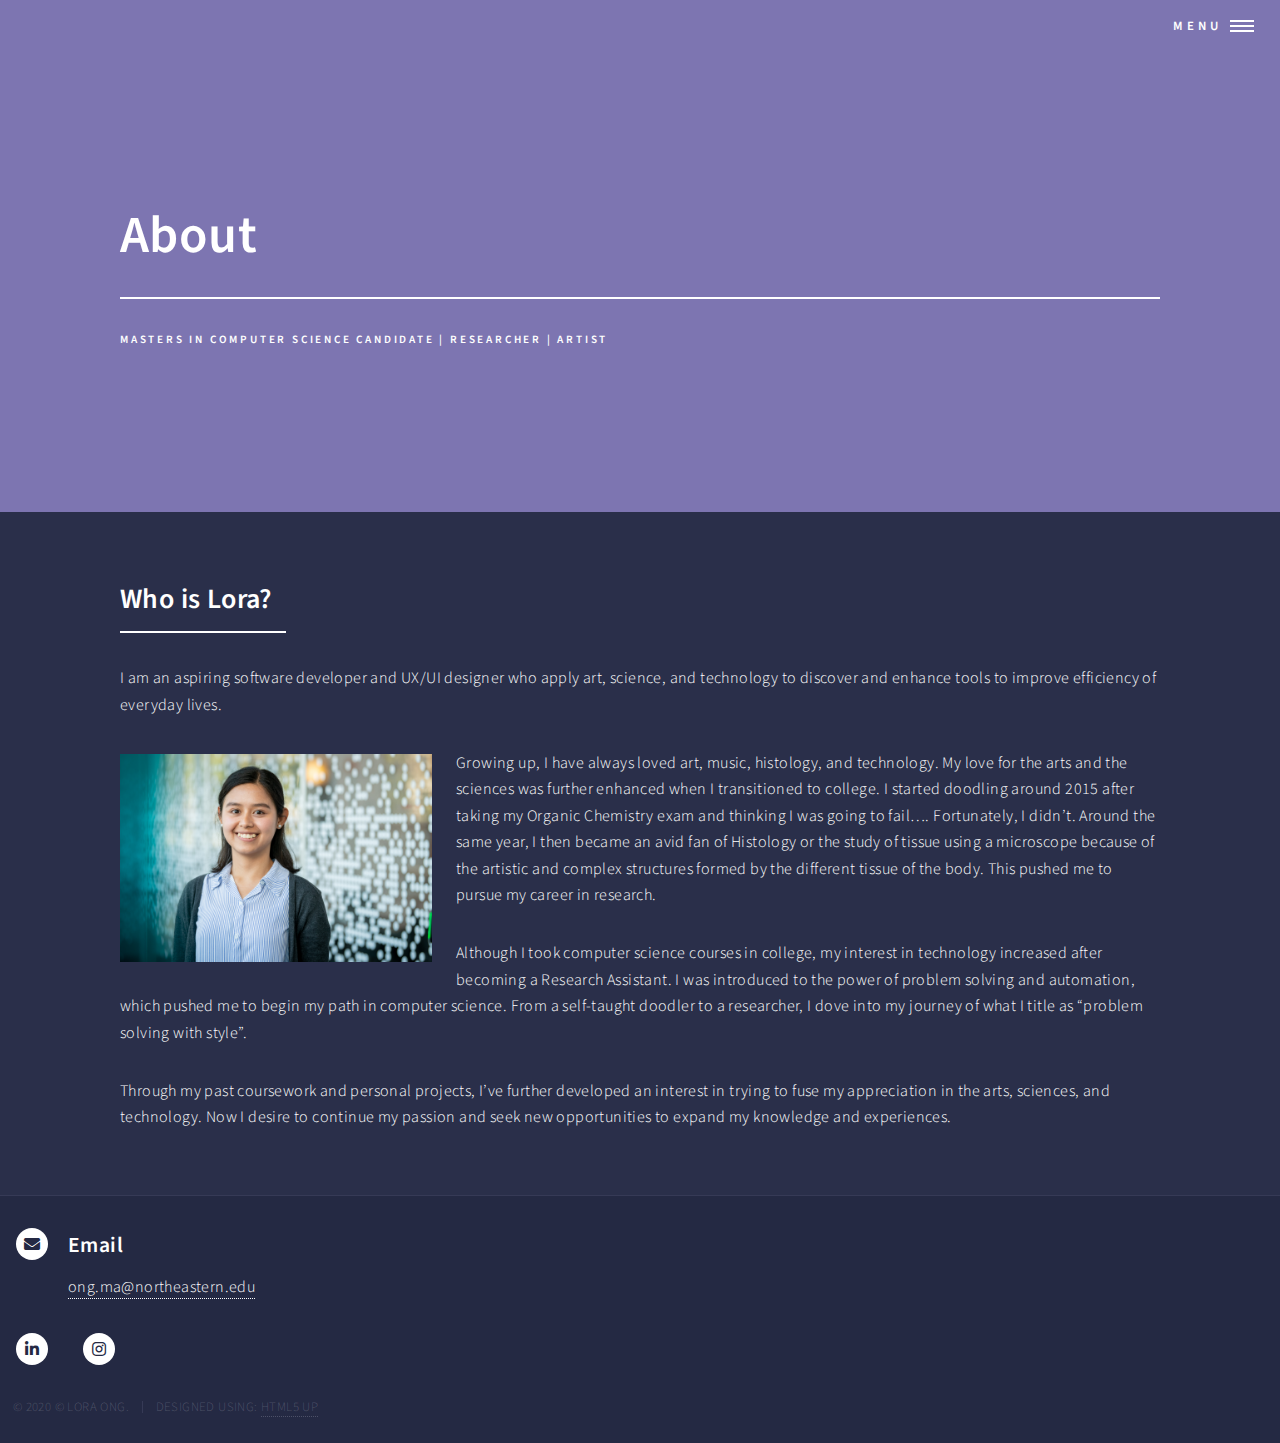
==== commit de736b24: "updates" ====
--- a/about.html
+++ b/about.html
@@ -109,7 +109,7 @@
 								<!-- <li><a href="#" class="icon brands alt fa-github"><span class="label">GitHub</span></a></li> -->
 							</ul>
 							<ul class="copyright">
-								<li>&copy; Untitled</li><li>Design: <a href="https://html5up.net">HTML5 UP</a></li>
+								<li>&copy; 2020 © LORA ONG.</li><li>DESIGNED USING: <a href="https://html5up.net">HTML5 UP</a></li>
 							</ul>
 						</div>
 					</footer>
